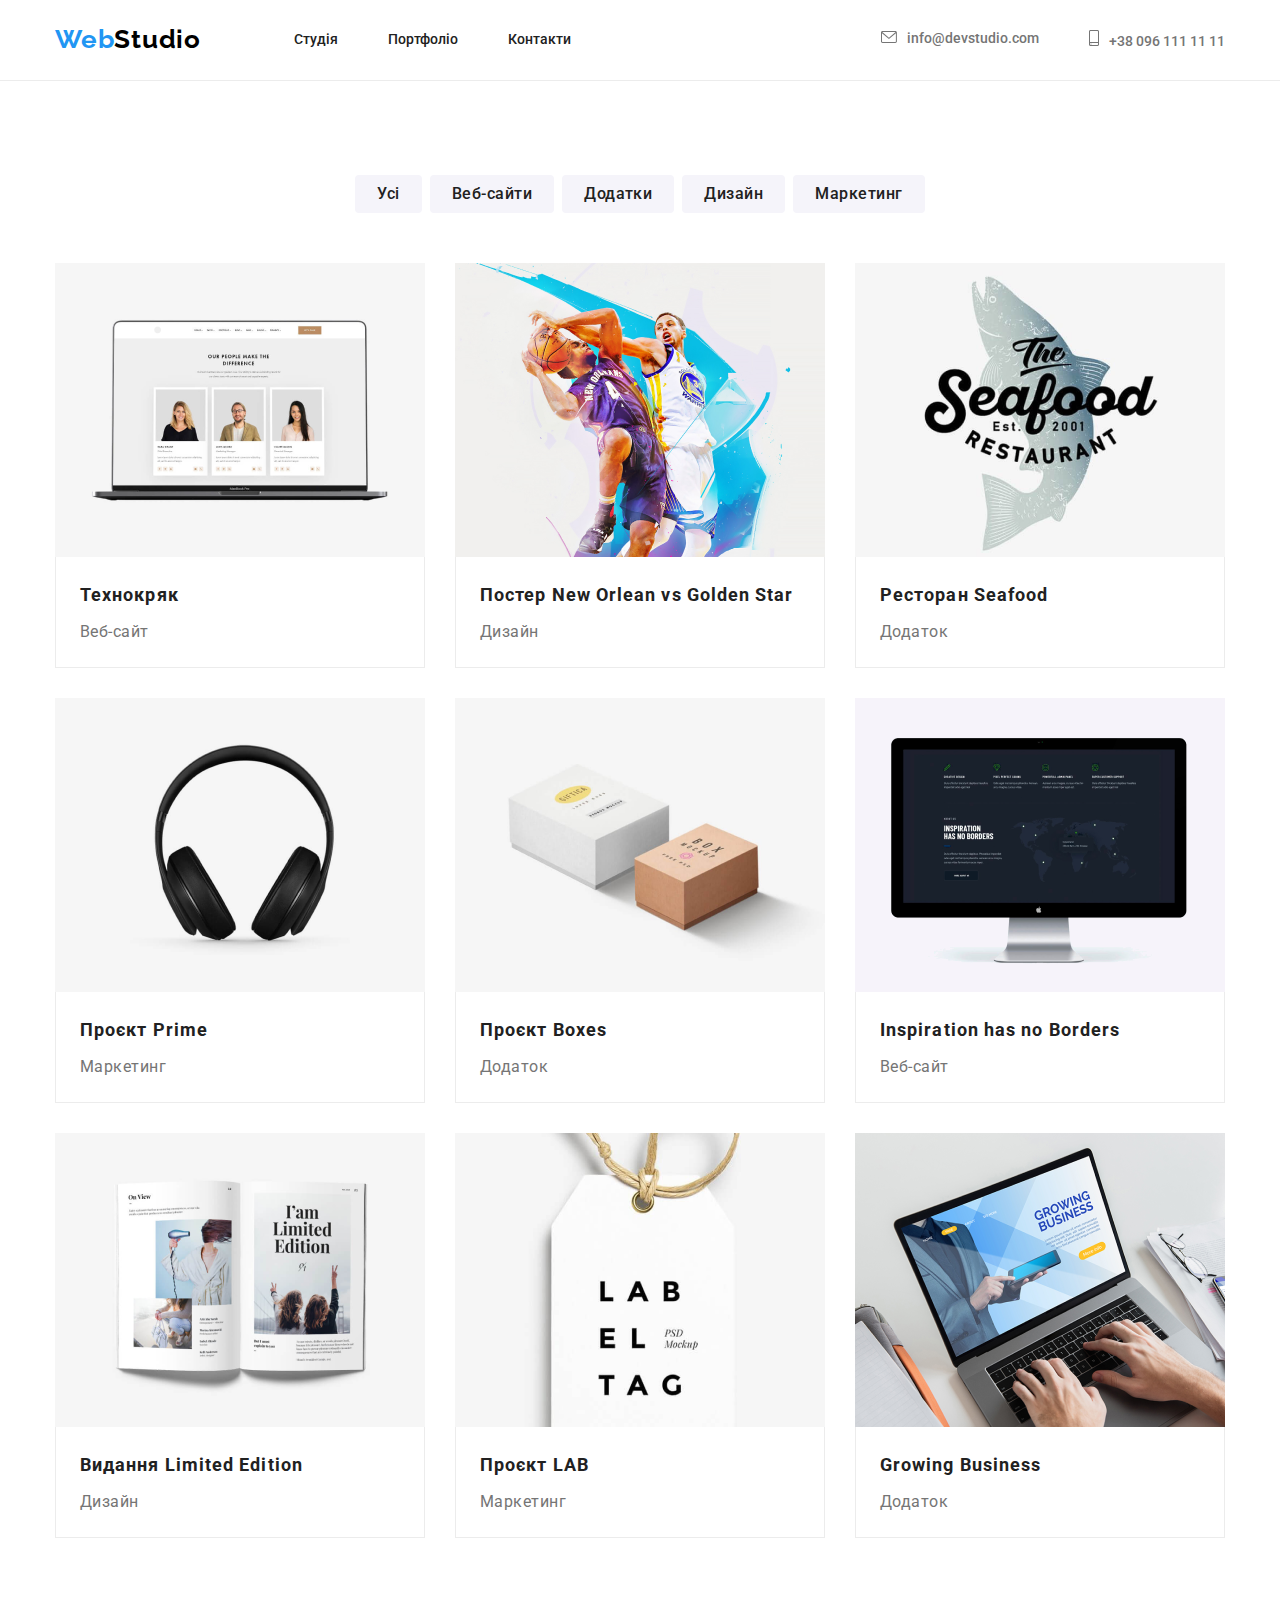
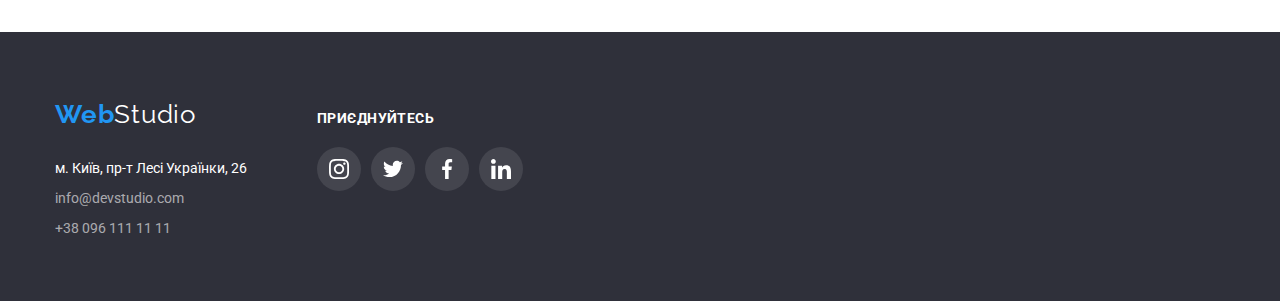
==== portfolio.html @ c2ae7013 "1" ====
<!DOCTYPE html>
<html lang="uk">

<head>
    <meta charset="UTF-8">
    <meta http-equiv="X-UA-Compatible" content="IE=edge">
    <meta name="viewport" content="width=device-width, initial-scale=1.0">
    <title>Document</title>
    <link rel="stylesheet" href="https://cdnjs.cloudflare.com/ajax/libs/modern-normalize/1.1.0/modern-normalize.min.css">
    <link rel="stylesheet" href="./css/styles.css">
    <link rel="preconnect" href="https://fonts.googleapis.com">
    <link rel="preconnect" href="https://fonts.gstatic.com" crossorigin>
    <link href="https://fonts.googleapis.com/css2?family=Raleway:wght@700&family=Roboto:wght@400;500;700&display=swap"
        rel="stylesheet">
</head>

<body>
    <header class="header">
    <div class="container header-conteiner">
        <nav class="header-nav">
        <a class="link-logo" href="/">Web<span class="logo-second">Studio</span></a>
        <ul class="general-menu">
            <li>
                <a class="link-nav" href="./index.html">Студія</a>
            </li>
            <li>
                <a class="link-nav" href="#">Портфоліо</a>
            </li>
            <li>
                <a class="link-nav" href="#">Контакти</a>
            </li>
        </ul>
        </nav>
        <ul class="general-kontakt">
            <li>
                <a class="link-contakt" href="info@devstudio.com">
                    <svg class="header-icon" width="16" height="12">
                        <use href="./images/icons.svg#icon-envelope"></use>
                    </svg>info@devstudio.com</a>
            </li>
            <li>
                <a class="link-contakt" href="+380961111111">
                    <svg class="header-icon" width="10" height="16">
                        <use href="./images/icons.svg#icon-smartphone"></use>
                    </svg>+38 096 111 11 11</a>
            </li>
        </ul>
    </div>
    </header>
    <main>
        <section class="section-portfolio">
        <div class="container">
        <ul class="secondary-menu">
            <li>
            <button  class="secondary-button" type="button">Усі</button>
            </li>
            <li>
                <button class="secondary-button" type="button">Веб-сайти</button>
            </li>
            <li>
                <button  class="secondary-button" type="button">Додатки</button>
            </li>
            <li>
                <button class="secondary-button" type="button">Дизайн</button>
            </li>
            <li>
                <button class="secondary-button" type="button">Маркетинг</button>
            </li>
        </ul>
        <h1 class="visually-hidden">Наші роботи</h1>
        <ul class="portfolio-card">
            <li class="container-portfolio"><img src="./images/portfolio1.jpg.png" alt="tehnohryak" width="370" />
                <div class="portfolio-text">
                <h3 class="title-text">Технокряк</h3>
                <p class="title-description">Веб-сайт</p>
                </div>
            </li>
            <li class="container-portfolio"><img src="./images/portfolio2.jpg.png" alt="New Orlean vs Golden Star" width="370" />
                <div class="portfolio-text">
                <h3 class="title-text">Постер New Orlean vs Golden Star</h3>
                <p class="title-description">Дизайн</p>
                </div>
            </li>
            <li class="container-portfolio"><img src="./images/portfolio3.jpg.png" alt="restaurant Seafood" width="370" />
                <div class="portfolio-text">
                <h3 class="title-text">Ресторан Seafood</h3>
                <p class="title-description">Додаток</p>
                </div>
            </li>
            <li class="container-portfolio"><img src="./images/portfolio4.jpg.png" alt="project Prime" width="370" />
                <div class="portfolio-text">
                <h3 class="title-text">Проєкт Prime</h3>
                <p class="title-description">Маркетинг</p>
                </div>
            </li>
            <li class="container-portfolio"><img src="./images/portfolio5.jpg.png" alt="project Boxes" width="370" />
                <div class="portfolio-text">
                <h3 class="title-text">Проєкт Boxes</h3>
                <p class="title-description">Додаток</p>
                </div>
            </li>
             <li class="container-portfolio"><img src="./images/portfolio6.jpg.png" alt="Inspiration has no Borders" width="370" />
                <div class="portfolio-text">
                <h3 class="title-text">Inspiration has no Borders</h3>
                <p class="title-description">Веб-сайт</p>
                </div>
            </li>
            <li class="container-portfolio"><img src="./images/portfolio7.jpg.png" alt="edition Limited Edition" width="370" />
                <div class="portfolio-text">
                <h3 class="title-text">Видання Limited Edition</h3>
                <p class="title-description">Дизайн</p>
                </div>
            </li>
            <li class="container-portfolio"><img src="./images/portfolio8.jpg.png" alt="project lab" width="370" />
                <div class="portfolio-text">
                <h3 class="title-text">Проєкт LAB</h3>
                <p class="title-description">Маркетинг</p>
                </div>
            </li>
            <li class="container-portfolio"><img src="./images/portfolio9.jpg.png" alt="Growing Business" width="370" />
                <div class="portfolio-text">
                <h3 class="title-text">Growing Business</h3>
                <p class="title-description">Додаток</p>
                </div>
            </li>
        </ul>
        </div>
        </section>
    </main>
<footer class="section-footer">
    <div class="footer-all">
        <div class="container-adress">
            <a class="link-footer" href="/"><span class="logo-text">Web</span><span
                    class="logo-second-footer">Studio</span></a>
            <address>
                <ul>
                    <li class="location-address"><a class="link-address" href="/">м. Київ, пр-т Лесі Українки, 26</a>
                    </li>
                    <li class="location-address"><a class="link-information"
                            href="info@devstudio.com">info@devstudio.com</a></li>
                    <li class="location-address"><a class="link-information" href="+380961111111">+38 096 111 11 11</a>
                    </li>
                </ul>
            </address>
        </div>
        <div class="footer-net">
            <h2 class="text-net">Приєднуйтесь</h2>
            <ul class="footer-soc">
                <li>
                    <a href="" class="soc-link">
                        <svg class="footer-icon" width="20" height="20">
                            <use href="./images/icons.svg#icon-instagram"></use>
                        </svg>
                    </a>
                </li>
                <li>
                    <a href="" class="soc-link">
                        <svg class="footer-icon" width="20" height="20">
                            <use href="./images/icons.svg#icon-twitter"></use>
                        </svg>
                    </a>
                </li>
                <li>
                    <a href="" class="soc-link">
                        <svg class="footer-icon" width="20" height="20">
                            <use href="./images/icons.svg#icon-facebook"></use>
                        </svg>
                    </a>
                </li>
                <li>
                    <a href="" class="soc-link">
                        <svg class="footer-icon" width="20" height="20">
                            <use href="./images/icons.svg#icon-linkedin"></use>
                        </svg>
                    </a>
                </li>
            </ul>
        </div>
    </div>
</footer>
</body>

</html>
---- css/styles.css ----
:root {
    --color-primary: #757575;
    --color-brand: #2196f3;
    --color-accent: #212121;
    --color-active: #188CE8;
    --color-secondary-section: #f5f5f5;
    --collo-button: #f5f4fA;
    --color-section: #2f303a;
    --color-container: #eeeeee;
    --color-background: #ffffff;
}

body {
    color: var(--color-primary);
    font-size: 14px;
    font-family: "Roboto", sans-serif;
    font-weight: 400;
    background-color: var(--color-background)
}
ul {
    list-style-type: none;
}
 
h1,
h2,
h3,
h4,
h5,
h6,
p,
ul {
    padding: 0;
    margin: 0;
}

img {
    display: block;
    max-width: 100%;
    height: auto;

}

.section {
    padding-top: 94px;
    padding-bottom: 94px;
}

.section-portfolio {
    padding-bottom: 94px;
    padding-top: 94px;
}

.container {
    width: 100%;
    max-width: 1200px;
    margin: 0 auto;
    padding: 0 15px;

}
 
.section:nth-child(2) {
   padding-bottom: 0;
}

.content-img {
display: flex;
width: 270px;
height: 120px;
border-radius: 4px;
background-color: var(--collo-button);
margin-bottom: 30px;
justify-content: center;
align-items: center;
}


/* soc section*/
/* soc section*/

.command-soc {
    display: flex;
    justify-content: center;
    gap: 10px;
    margin-bottom: 30px;
}

.kommand-link {
    height: 44px;
    width: 44px;
    display: flex;
    align-items: center; 
    justify-content: center;
    border-radius: 50%;
    cursor: pointer;
}

.kommand-link:hover {
    background-color: var(--color-brand);
}

.net-icon {
    fill: #afb1b8;
}

.kommand-link:hover .net-icon {
    fill: var(--color-background);
}



/* header */
/* header */
.header {
    padding: 24px 0 25px 0;
    border: 1px; 
    border-color: #ECECEC;
    border-bottom-style: solid;
}

.header-conteiner {
    display: flex;
    align-items: center;
}

.header-nav {
    flex-grow: 1;
    display: flex;
    align-items: center;
}

.link-logo {
    color: var(--color-brand);
    text-decoration: none;
    line-height: 1.2;
    font-family: Raleway;
    letter-spacing: 0.03em;
    font-weight: 700;
    font-size: 26px;

}

.logo-second {
    color: #000000;
}

.logo-second-footer {
    color: var(--color-background);
}

.general-menu {
    display: flex;
    gap: 50px;
    margin-left: 93px;
}

.link-nav {
    color: var(--color-accent);
    text-decoration: none;
    line-height: 1.14;
    font-weight: 500;
}

.link-nav:hover {
    color: var(--color-brand);
    border-radius: 4px;
    font-weight: 500;
}

.link-nav:active {
    color: var(--color-active);
    font-weight: 500;
}

.link-nav:focus {
    color: var(--color-active);
    font-weight: 500;
}

.general-kontakt {
    display: flex;
    gap: 50px;
}

.link-contakt {
    color: var(--color-primary);
    text-decoration: none;
    line-height: 1.17;
    font-weight: 500; 
}

.header-icon {
    margin-right: 10px;
    fill: currentColor;
}

.link-contakt:hover {
    color: var(--color-brand); 
}
 

.link-contakt:focus {
    color: var(--color-active);
}

.link-contakt:active {
    color: var(--color-active);
}


/* base section*/
/* base section*/

.primary-section {
margin: 0 auto;
    background: var(--color-section);
    padding: 200px 0 200px 0;
    text-align: center;
    width: 100%;
    max-width: 1200px;
    height: 600px;
    align-content: center;
    background-image: linear-gradient(
        rgba(47, 48, 58, 0.4),
        rgba(47, 48, 58, 0.4)
    ), url(/images/first.png);
    background-color: rgba(47, 48, 58, 0.4);
    background-size: auto;
    background-repeat: no-repeat;
}

.list-text {
    display: flex;
    gap: 30px;
}

.list-content {
    width: 270px;
    text-align: left;
}

.section-sabtitle {
    margin-bottom: 10px;
    color: var(--color-accent);
    text-transform: uppercase;
    line-height: 1.14;
    font-weight: 700;
    letter-spacing: 0.03em;
}

.text-rede {
    line-height: 1.7;
    font-weight: 400;
    letter-spacing: 0.03em;
}

.section-caption {
    margin-bottom: 50px;
    color: var(--color-accent);
    line-height: 1.17;
    font-size: 36px;
    font-weight: 700;
    letter-spacing: 0.03em;
    text-align: center;
}

.pfoto-list {
    display: flex;
    gap: 30px;
    margin-top: 0;
}

.section-third {
    background-color: var(--collo-button);
    padding: 94px 0;
}

.command-list {
    display: flex;
    gap: 30px;
}

.team-card {
    background-color: var(--color-background);
    display: block;
    max-width: 100%;
    height: auto;
    border-radius: 0px 0px 4px 4px; 
    box-shadow: 0px 1px 3px rgba(0, 0, 0, 0.12),
        0px 1px 1px rgba(0, 0, 0, 0.14),
        0px 2px 1px rgba(0, 0, 0, 0.2);
}

.section-subject {
    padding-top: 30px;
    margin-bottom: 10px;
    color: var(--color-accent);
    line-height: 1.17;
    font-size: 16px;
    font-weight: 500;
    letter-spacing: 0.03em;
    text-align: center;
}

.text-desc {
    padding-bottom: 30px;
    line-height: 1.17;
    font-weight: 400;
    font-size: 16px;
    letter-spacing: 0.03em;
    text-align: center;
}

.conteinar-clients {
    display: flex;
    padding: 94px 0 94px;
}

.client-list {
    display: flex;
    gap: 30px;
}

.client-card {
    width: calc((100% - 15px) / 6);
    display: flex;

}

.klient-link:hover {
    border-color: var(--color-brand);
    fill: var(--color-brand);

}

.klient-link {
    width: 100%;
    height: 92px;
    display: flex;
    align-items: center;
    justify-content: center;
    padding: 16px 32px;
    border: 1px solid;
    border-radius: 4px;
    fill: #AFB1B8;
    border-color: #AFB1B8;
}

.visually-hidden {
    position: absolute;
    white-space: nowrap;
    width: 1px;
    height: 1px;
    overflow: hidden;
    border: 0;
    padding: 0;
    clip: rect(0 0 0 0);
    clip-path: inset(50%);
    margin: -1px;
}

.portfolio-card {
    display: flex;
    flex-wrap: wrap;
    gap: 30px;
}

.container-portfolio {
    max-width: 370px;
}

.container-portfolio:hover {
    box-shadow: 0px 1px 1px rgba(0, 0, 0, 0.12),
        0px 4px 4px rgba(0, 0, 0, 0.06),
        1px 4px 6px rgba(0, 0, 0, 0.16);;
}


/*section-text*/

.hero-title {
    color: var(--color-background);
    text-transform: uppercase;
    line-height: 1.36;
    font-size: 44px;
    font-weight: 900;
    letter-spacing: 0.06em;
    padding: 0;
    width: 696px;
    margin: 0 auto 30px auto;
    text-align: center;
}



.portfolio-text {
border: 1px #ECECEC solid;
padding: 20px 24px 20px 24px;
border-top: none;
}



.title-text {
    color: var(--color-accent);
    line-height: 2;
    font-size: 18px;
    font-weight: 700;
    letter-spacing: 0.06em; 
    text-align: left;
    margin-bottom: 4px;
}

.title-description {
    line-height: 1.88;
    font-weight: 400;
    font-size: 16px;
    letter-spacing: 0.03em;
    text-align: left; 
}



/* section-button*/
/* section-button*/
.hero-container {
    display: flex;
    justify-content: center;
}

.primery-button {
   display: inline-block;
   color: var(--color-background);
   background-color: var(--color-brand);
   margin: 0 auto;
   padding: 10px 32px;
   font-weight: 700;
   letter-spacing: 0.06em;
   font-size: 16px;
   line-height: 1.88;
   border: 0;
   text-align: center;
   font-family: inherit;
   cursor: pointer;
   min-width: 216px;
   border-radius: 4px; 
}

.primery-button:hover {
    color: var(--color-background);
    background-color: var(--color-brand); 
}

.primery-button:active {
    color: var(--color-background);
    background-color: var(--color-active);
} 

.secondary-button {
    color: var(--color-accent);
    background-color: var(--collo-button);
    padding: 6px 22px;
    border: 0;
    line-height: 1.62;
    font-size: 16px;
    font-weight: 500;
    letter-spacing: 0.03em;
    cursor: pointer;
    text-align: center;
    font-family: inherit;
    border-radius: 4px;
}

.secondary-button:hover {
    color: var(--color-background);
    background-color: var(--color-brand); 
}
.secondary-button:active {
    color: var(--color-background);
    background-color: var(--color-active);
}

.secondary-menu {
    display: flex;
    justify-content: center;
    gap: 8px;
    align-items: center;
    margin-bottom: 50px;
}
 

 /* footer */
 /* footer */

 .section-footer {
     background: var(--color-section);
     text-align: left;
     padding-top: 60px;
     padding-bottom: 60px;

}

.footer-all {
     display: flex;
     gap: 70px;
     align-items: baseline;
     width: 100%;
     max-width: 1200px;
     margin: 0 auto;
     padding: 0 15px;
 }

 .link-footer {
     text-decoration: none;
     color: var(--color-brand);
     line-height: 1.71;
     font-family: Raleway;
     font-size: 26px;
     letter-spacing: 0.03em;
     display: inline-block;
     margin-bottom: 20px;
     display: block;
     text-align: left;

}

.logo-text {
    color: var(--color-brand);
    line-height: 1.2;
    font-size: 26px;
    font-weight: 700;
    letter-spacing: 0.03em;
}

.location-address:last-child {
    margin-bottom: 0;
}


.link-address:hover {
    color: var(--color-brand);
}

.link-address:focus {
    color: var(--color-active);
}

.link-address:active {
    color: var(--color-active);
}

 .footer-net {
     width: 206px;
     height: 80px;
 }

.text-net {
    color: var(--color-background);
    text-transform: uppercase;
    line-height: 1.17;
    font-size: 14px;
    font-weight: 700;
    letter-spacing: 0.03em;
    padding: 0;
    width: 116px;
    margin: 0 auto 20px 0;

}

.footer-soc {
    display: flex;
    gap: 10px;
}

.footer-icon {
    fill: var(--color-background);
}

.soc-link {
    height: 44px;
    width: 44px;
    display: flex;
    align-items: center;
    justify-content: center;
    border-radius: 50%;
    cursor: pointer;
    background-color: rgba(255, 255, 255, 0.1);
}

.soc-link:hover {
    background-color: var(--color-brand);
    fill: var(--color-background);
}

 .link-address {
     color: var(--color-background);
     text-decoration: none;
     font-weight: 400;
     line-height: 1.71;
     font-style: normal;
 }

 .link-information {
     color: rgba(255, 255, 255, 0.6);
     text-decoration: none;
     font-weight: 400;
     line-height: 1.71;
     font-style: normal;
 }
 

 .link-information:hover {
     color: var(--color-brand);
 }

 .link-information:focus {
     color: var(--color-active);
 }

 .link-information:active {
     color: var(--color-active);
 }


 .kontakt-footer {
     color: rgba(255, 255, 255, 0.6);
 }

 .location-address {
     text-align: left;
     display: block;
     margin-bottom: 6px;
 }

 
.command-all {
    display: block;
    margin-bottom: 30px;
}

/*footer*/
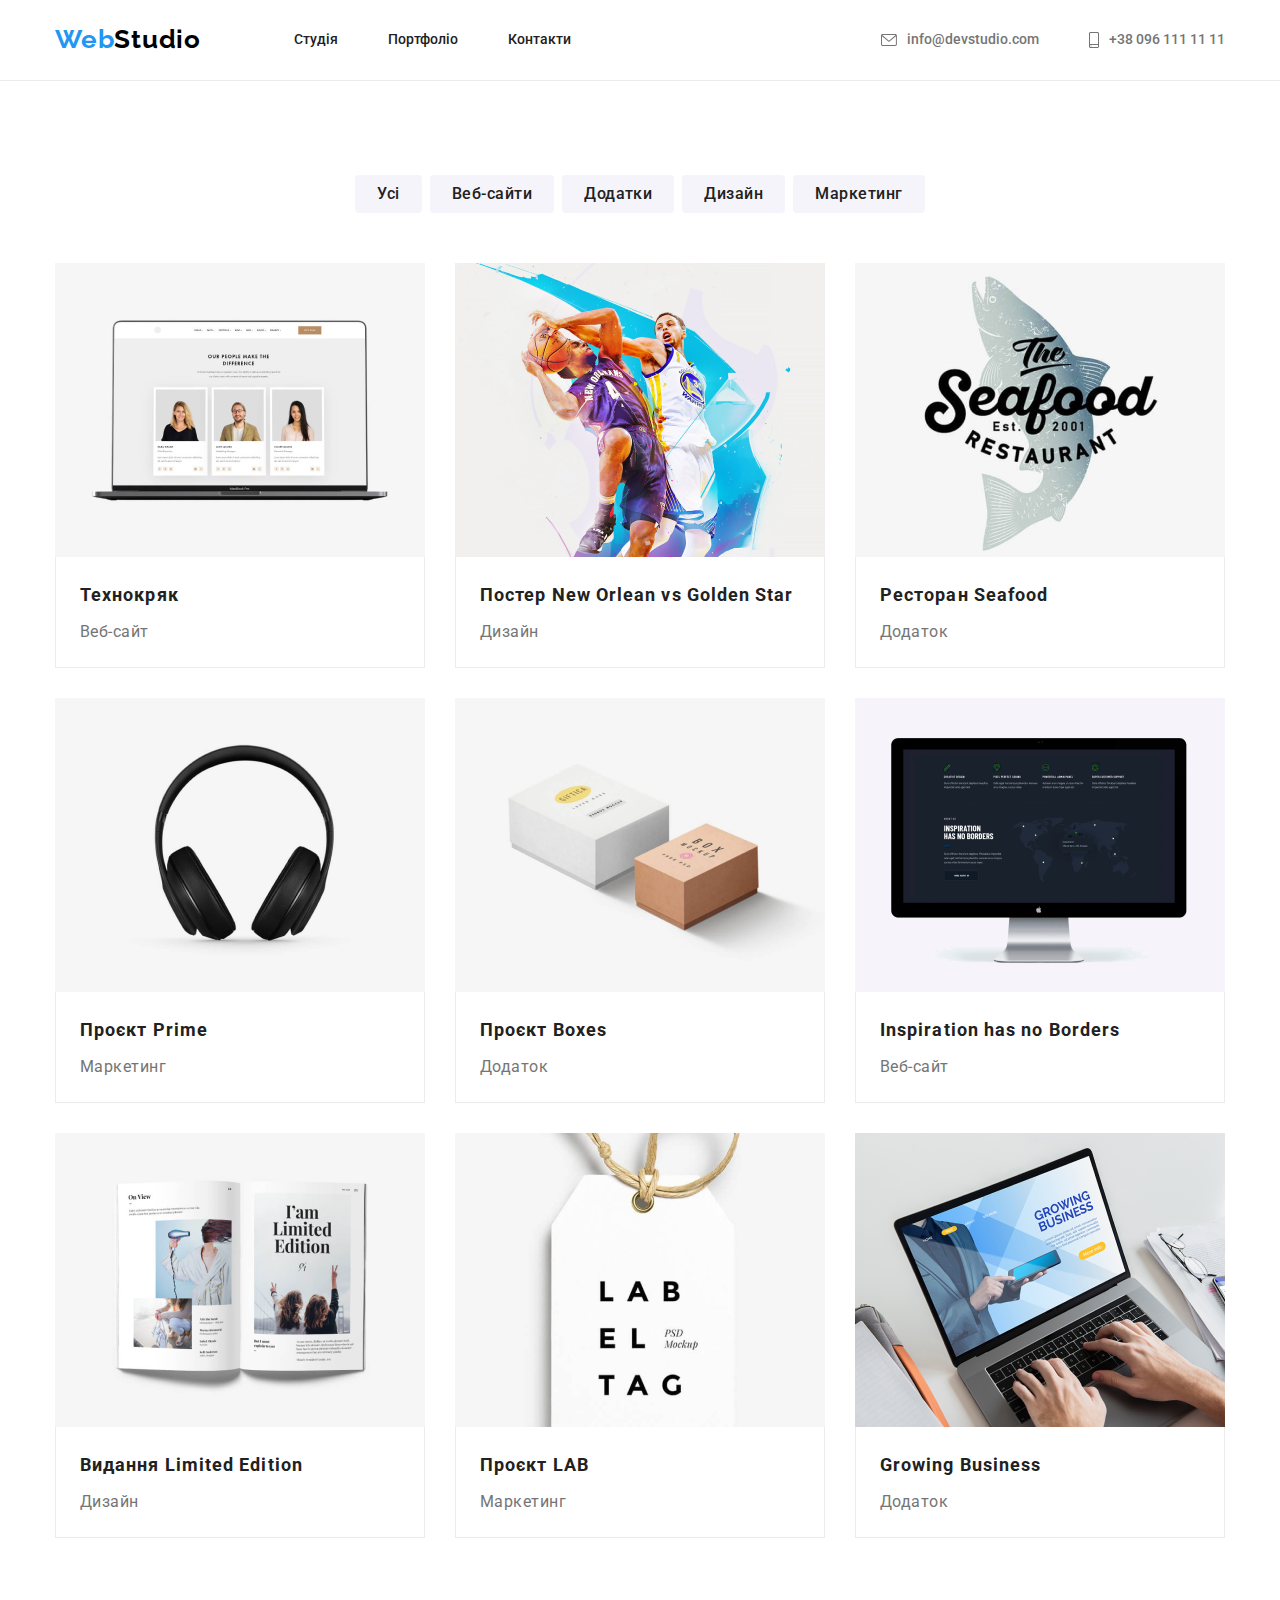
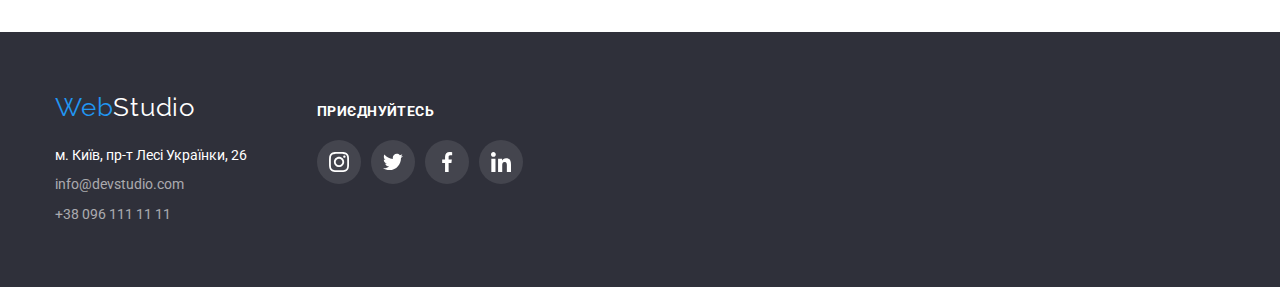
==== commit 7037a293: "2" ====
--- a/portfolio.html
+++ b/portfolio.html
@@ -69,59 +69,68 @@
         </ul>
         <h1 class="visually-hidden">Наші роботи</h1>
         <ul class="portfolio-card">
-            <li class="container-portfolio"><img src="./images/portfolio1.jpg.png" alt="tehnohryak" width="370" />
+            <li class="container-portfolio"><a class="portfolio-link" href="#"><img src="./images/portfolio1.jpg.png" alt="tehnohryak" width="370" />
                 <div class="portfolio-text">
                 <h3 class="title-text">Технокряк</h3>
                 <p class="title-description">Веб-сайт</p>
                 </div>
+                </a>
             </li>
-            <li class="container-portfolio"><img src="./images/portfolio2.jpg.png" alt="New Orlean vs Golden Star" width="370" />
+            <li class="container-portfolio"><a class="portfolio-link" href="#"><img src="./images/portfolio2.jpg.png" alt="New Orlean vs Golden Star" width="370" />
                 <div class="portfolio-text">
                 <h3 class="title-text">Постер New Orlean vs Golden Star</h3>
                 <p class="title-description">Дизайн</p>
                 </div>
+                </a>
             </li>
-            <li class="container-portfolio"><img src="./images/portfolio3.jpg.png" alt="restaurant Seafood" width="370" />
+            <li class="container-portfolio"><a class="portfolio-link" href="#"><img src="./images/portfolio3.jpg.png" alt="restaurant Seafood" width="370" />
                 <div class="portfolio-text">
                 <h3 class="title-text">Ресторан Seafood</h3>
                 <p class="title-description">Додаток</p>
                 </div>
+                </a>
             </li>
-            <li class="container-portfolio"><img src="./images/portfolio4.jpg.png" alt="project Prime" width="370" />
+            <li class="container-portfolio"><a class="portfolio-link" class="portfolio-link" href="#"><img src="./images/portfolio4.jpg.png" alt="project Prime" width="370" />
                 <div class="portfolio-text">
                 <h3 class="title-text">Проєкт Prime</h3>
                 <p class="title-description">Маркетинг</p>
                 </div>
+                </a>
             </li>
-            <li class="container-portfolio"><img src="./images/portfolio5.jpg.png" alt="project Boxes" width="370" />
+            <li class="container-portfolio"><a class="portfolio-link" href="#"><img src="./images/portfolio5.jpg.png" alt="project Boxes" width="370" />
                 <div class="portfolio-text">
                 <h3 class="title-text">Проєкт Boxes</h3>
                 <p class="title-description">Додаток</p>
                 </div>
+                </a>
             </li>
-             <li class="container-portfolio"><img src="./images/portfolio6.jpg.png" alt="Inspiration has no Borders" width="370" />
+             <li class="container-portfolio"><a class="portfolio-link" href="#"><img src="./images/portfolio6.jpg.png" alt="Inspiration has no Borders" width="370" />
                 <div class="portfolio-text">
                 <h3 class="title-text">Inspiration has no Borders</h3>
                 <p class="title-description">Веб-сайт</p>
                 </div>
+                </a>
             </li>
-            <li class="container-portfolio"><img src="./images/portfolio7.jpg.png" alt="edition Limited Edition" width="370" />
+            <li class="container-portfolio"><a class="portfolio-link" href="#"><img src="./images/portfolio7.jpg.png" alt="edition Limited Edition" width="370" />
                 <div class="portfolio-text">
                 <h3 class="title-text">Видання Limited Edition</h3>
                 <p class="title-description">Дизайн</p>
                 </div>
+                </a>
             </li>
-            <li class="container-portfolio"><img src="./images/portfolio8.jpg.png" alt="project lab" width="370" />
+            <li class="container-portfolio"><a class="portfolio-link" href="#"><img src="./images/portfolio8.jpg.png" alt="project lab" width="370" />
                 <div class="portfolio-text">
                 <h3 class="title-text">Проєкт LAB</h3>
                 <p class="title-description">Маркетинг</p>
                 </div>
+                </a>
             </li>
-            <li class="container-portfolio"><img src="./images/portfolio9.jpg.png" alt="Growing Business" width="370" />
+            <li class="container-portfolio"><a class="portfolio-link" href="#"><img src="./images/portfolio9.jpg.png" alt="Growing Business" width="370" />
                 <div class="portfolio-text">
                 <h3 class="title-text">Growing Business</h3>
                 <p class="title-description">Додаток</p>
                 </div>
+                </a>
             </li>
         </ul>
         </div>
@@ -130,7 +139,7 @@
 <footer class="section-footer">
     <div class="footer-all">
         <div class="container-adress">
-            <a class="link-footer" href="/"><span class="logo-text">Web</span><span
+            <a class="link-footer" href="/">Web<span
                     class="logo-second-footer">Studio</span></a>
             <address>
                 <ul>
@@ -144,7 +153,7 @@
             </address>
         </div>
         <div class="footer-net">
-            <h2 class="text-net">Приєднуйтесь</h2>
+            <p class="text-net">Приєднуйтесь</p>
             <ul class="footer-soc">
                 <li>
                     <a href="" class="soc-link">
--- a/css/styles.css
+++ b/css/styles.css
@@ -81,7 +81,7 @@
     display: flex;
     justify-content: center;
     gap: 10px;
-    margin-bottom: 30px;
+    padding-bottom: 30px;
 }
 
 .kommand-link {
@@ -182,6 +182,8 @@
 }
 
 .link-contakt {
+    display: flex;
+    align-items: center;
     color: var(--color-primary);
     text-decoration: none;
     line-height: 1.17;
@@ -216,14 +218,13 @@
     padding: 200px 0 200px 0;
     text-align: center;
     width: 100%;
-    max-width: 1200px;
+    max-width: 1600px;
     height: 600px;
     align-content: center;
     background-image: linear-gradient(
         rgba(47, 48, 58, 0.4),
         rgba(47, 48, 58, 0.4)
     ), url(/images/first.png);
-    background-color: rgba(47, 48, 58, 0.4);
     background-size: auto;
     background-repeat: no-repeat;
 }
@@ -302,7 +303,7 @@
 }
 
 .text-desc {
-    padding-bottom: 30px;
+    margin-bottom: 16px;
     line-height: 1.17;
     font-weight: 400;
     font-size: 16px;
@@ -333,12 +334,11 @@
 }
 
 .klient-link {
-    width: 100%;
+    width: 170px;
     height: 92px;
     display: flex;
     align-items: center;
     justify-content: center;
-    padding: 16px 32px;
     border: 1px solid;
     border-radius: 4px;
     fill: #AFB1B8;
@@ -371,8 +371,9 @@
 .container-portfolio:hover {
     box-shadow: 0px 1px 1px rgba(0, 0, 0, 0.12),
         0px 4px 4px rgba(0, 0, 0, 0.06),
-        1px 4px 6px rgba(0, 0, 0, 0.16);;
-}
+        1px 4px 6px rgba(0, 0, 0, 0.16);
+}
+
 
 
 /*section-text*/
@@ -398,6 +399,9 @@
 border-top: none;
 }
 
+.portfolio-link {
+    text-decoration: none; 
+}
 
 
 .title-text {
@@ -405,12 +409,14 @@
     line-height: 2;
     font-size: 18px;
     font-weight: 700;
+    text-decoration: none;
     letter-spacing: 0.06em; 
     text-align: left;
     margin-bottom: 4px;
 }
 
 .title-description {
+    color: var(--color-primary);
     line-height: 1.88;
     font-weight: 400;
     font-size: 16px;
@@ -473,6 +479,9 @@
 .secondary-button:hover {
     color: var(--color-background);
     background-color: var(--color-brand); 
+    box-shadow: 0px 3px 1px rgba(0, 0, 0, 0.1),
+        0px 1px 2px rgba(0, 0, 0, 0.08),
+        0px 2px 2px rgba(0, 0, 0, 0.12);;
 }
 .secondary-button:active {
     color: var(--color-background);
@@ -512,7 +521,7 @@
  .link-footer {
      text-decoration: none;
      color: var(--color-brand);
-     line-height: 1.71;
+     line-height: 1.2;
      font-family: Raleway;
      font-size: 26px;
      letter-spacing: 0.03em;
@@ -523,13 +532,7 @@
 
 }
 
-.logo-text {
-    color: var(--color-brand);
-    line-height: 1.2;
-    font-size: 26px;
-    font-weight: 700;
-    letter-spacing: 0.03em;
-}
+
 
 .location-address:last-child {
     margin-bottom: 0;
